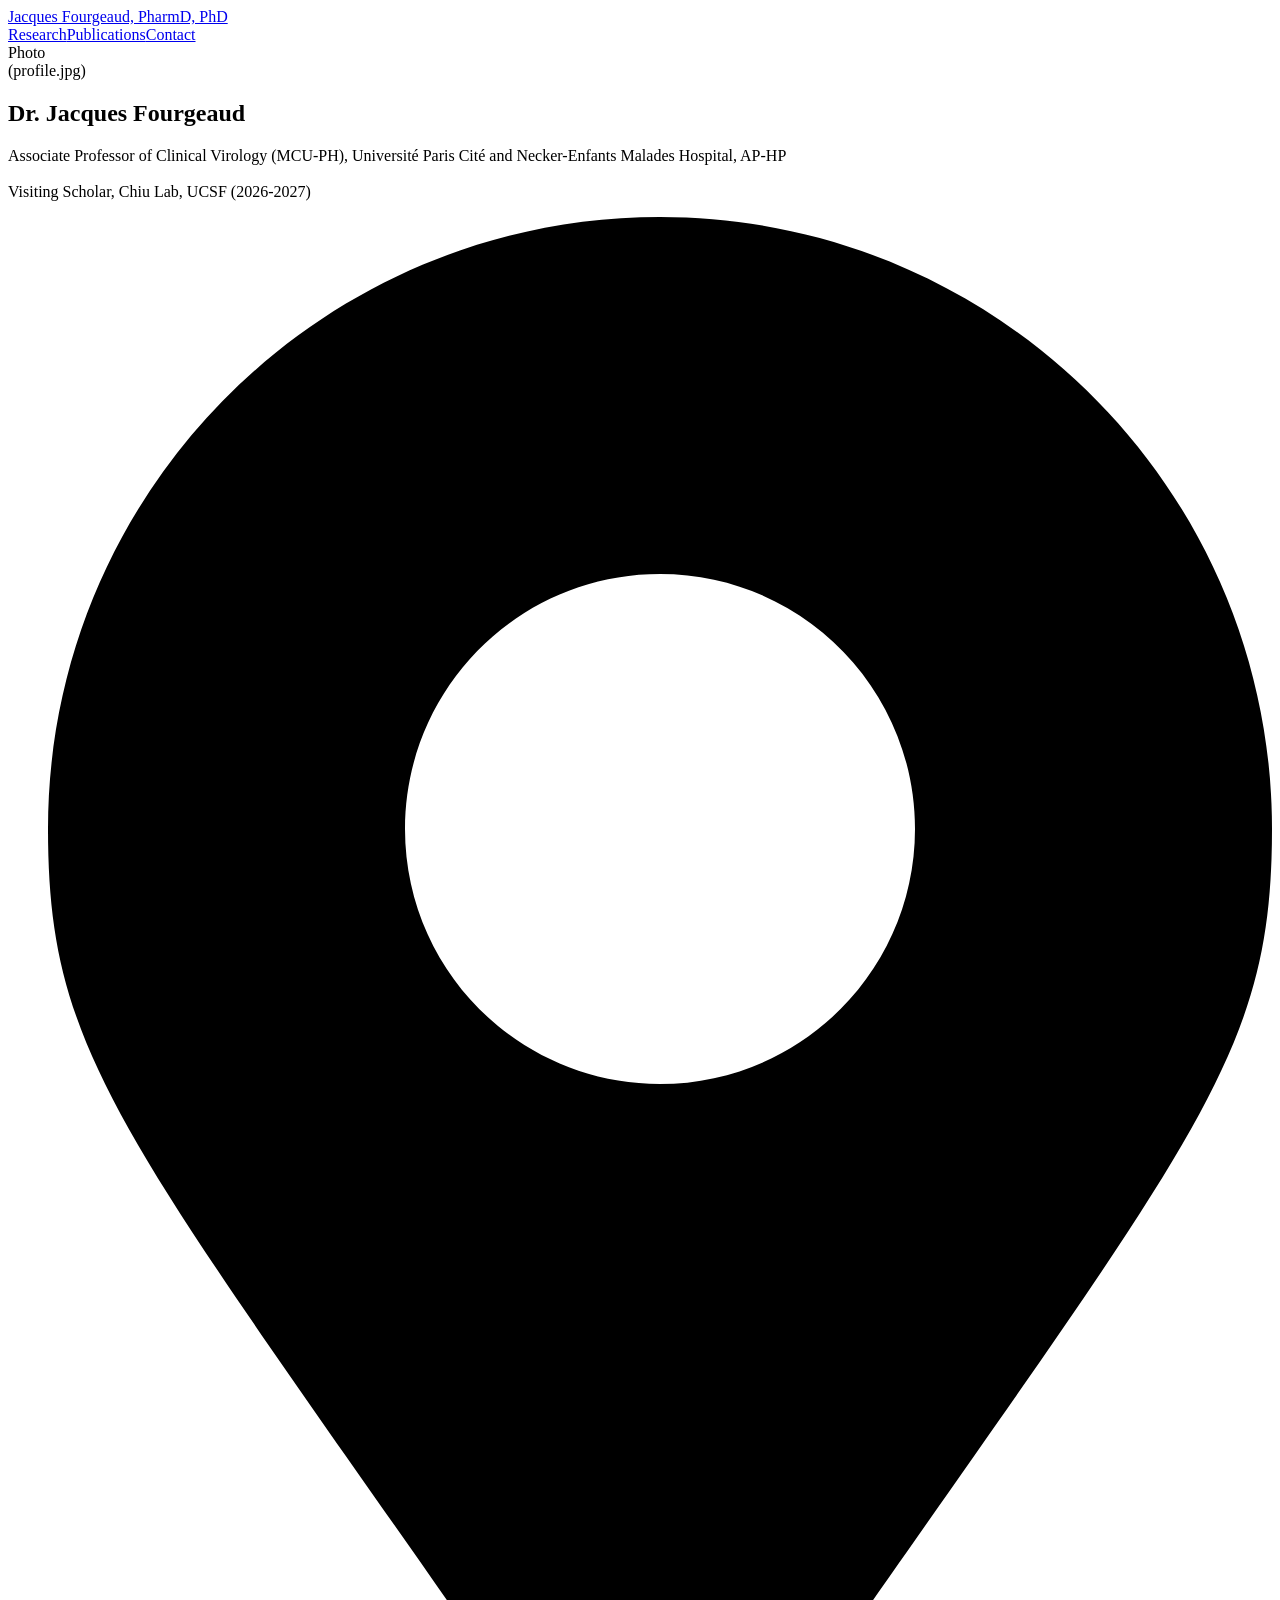
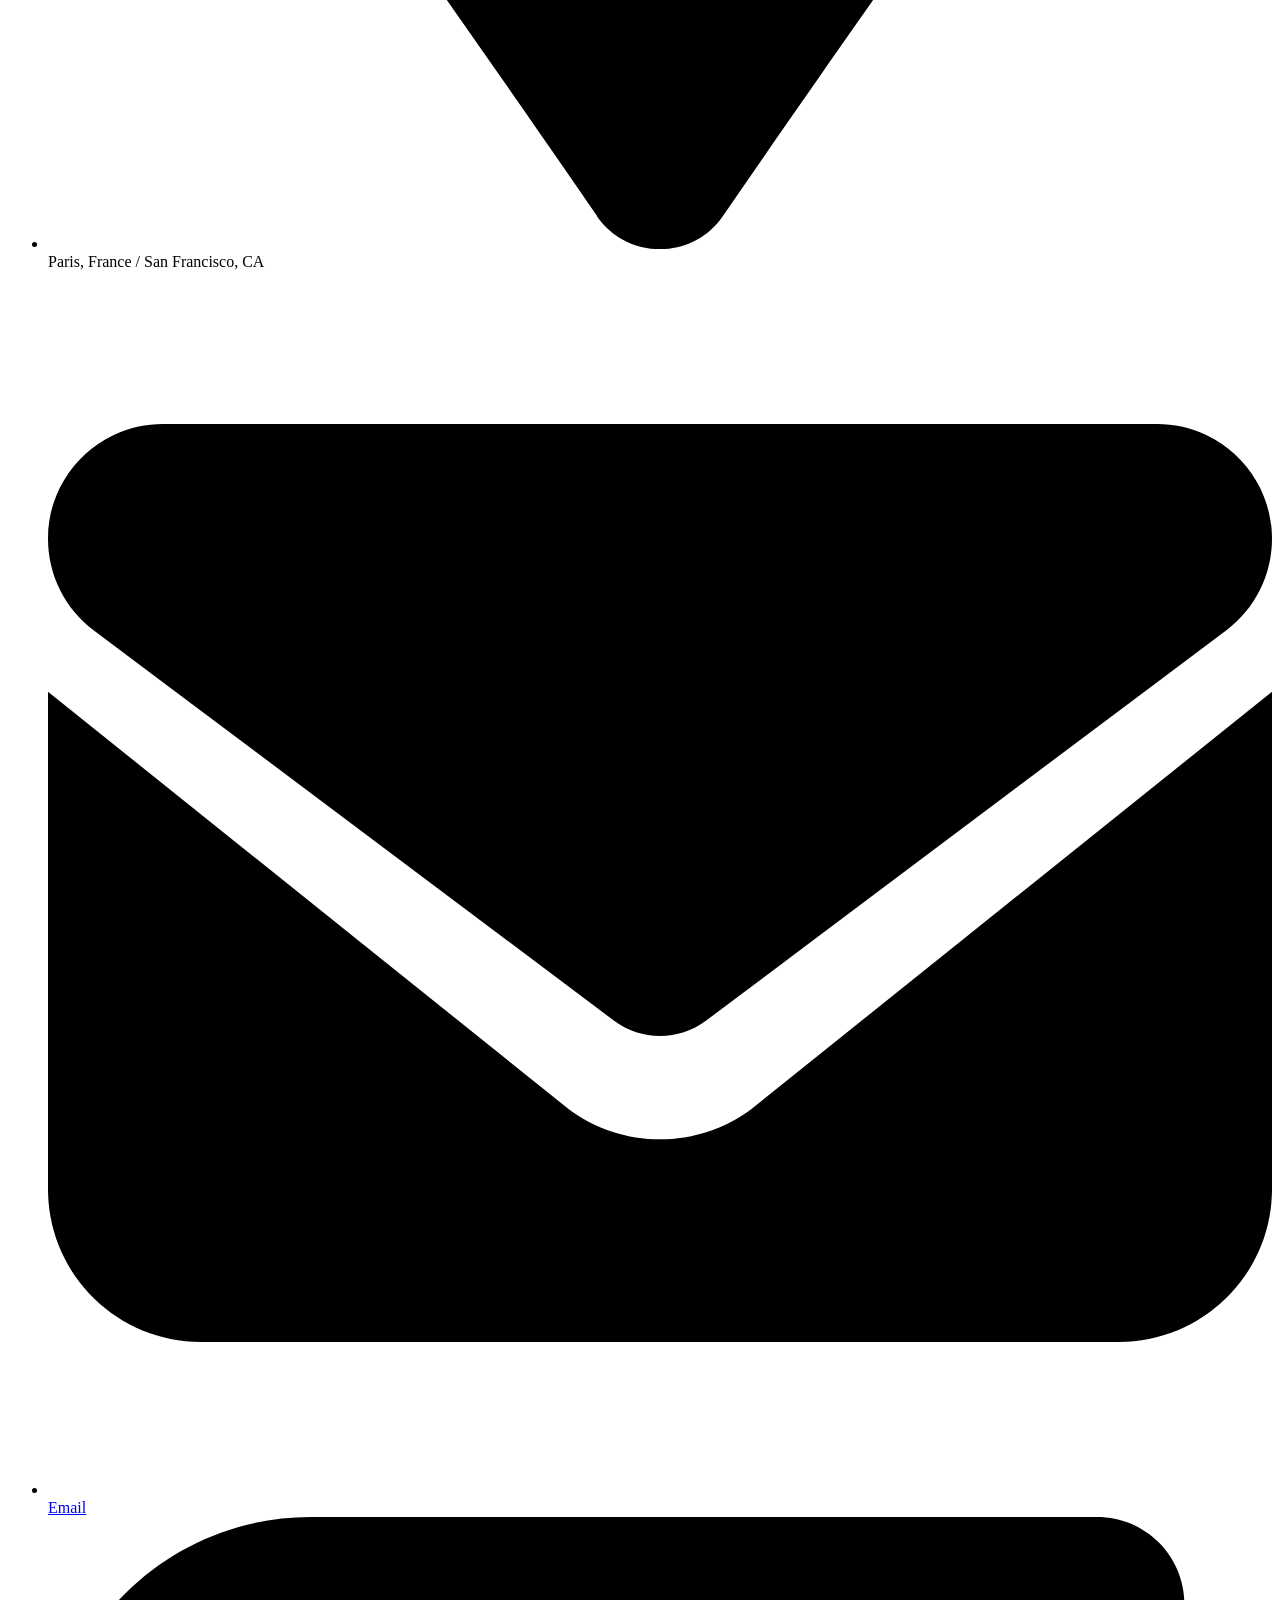
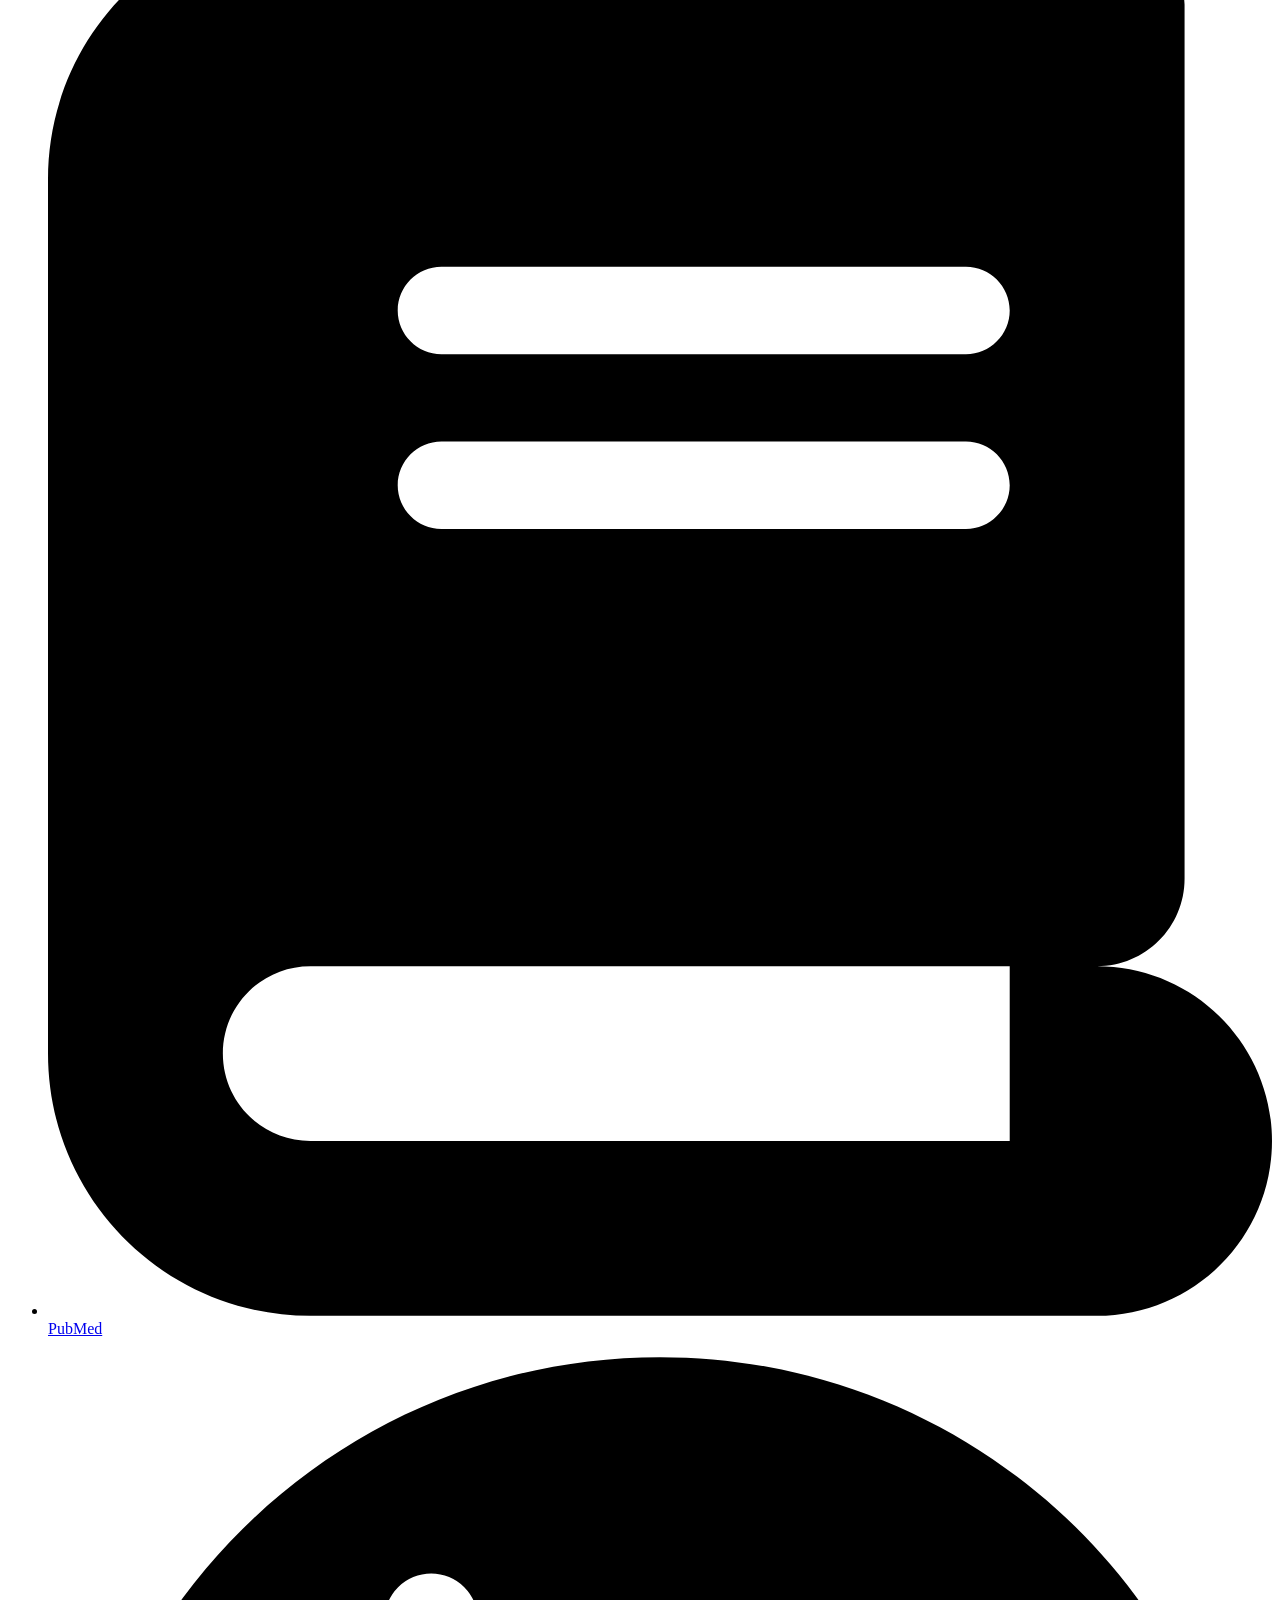
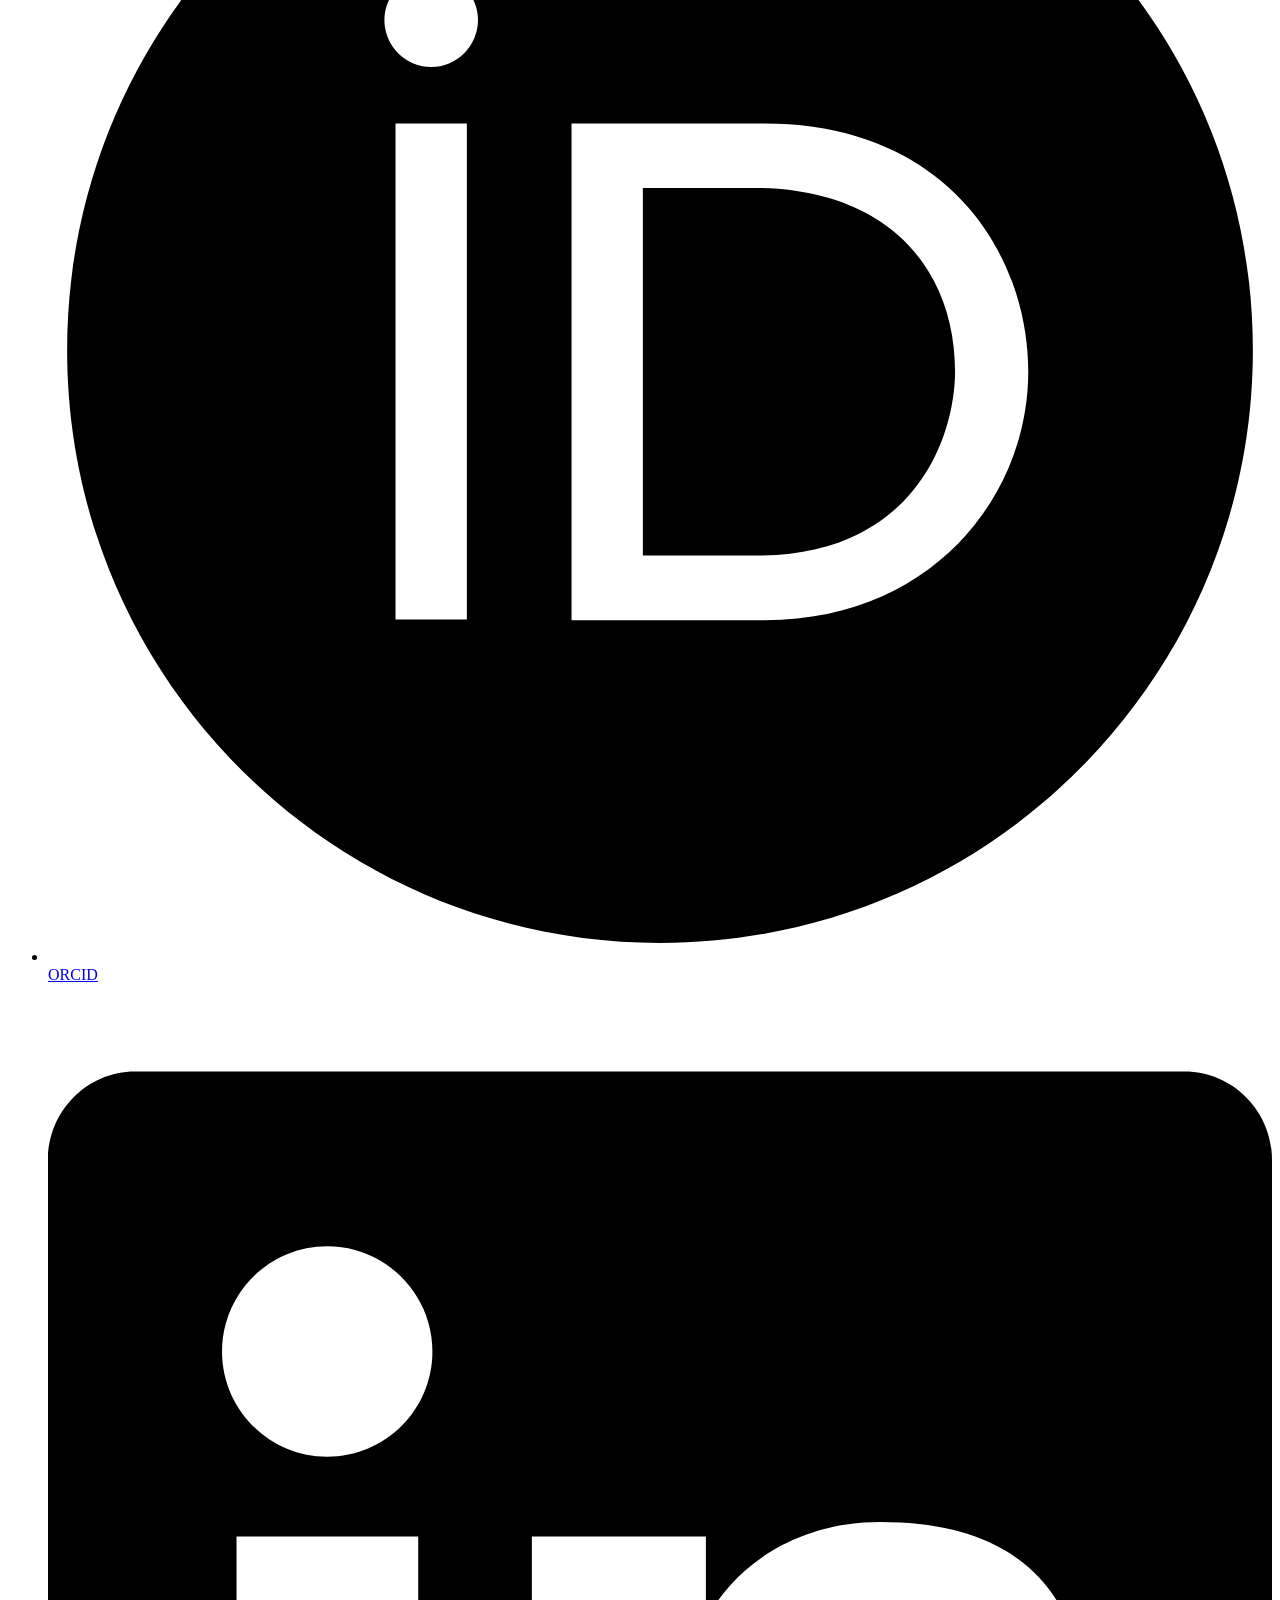
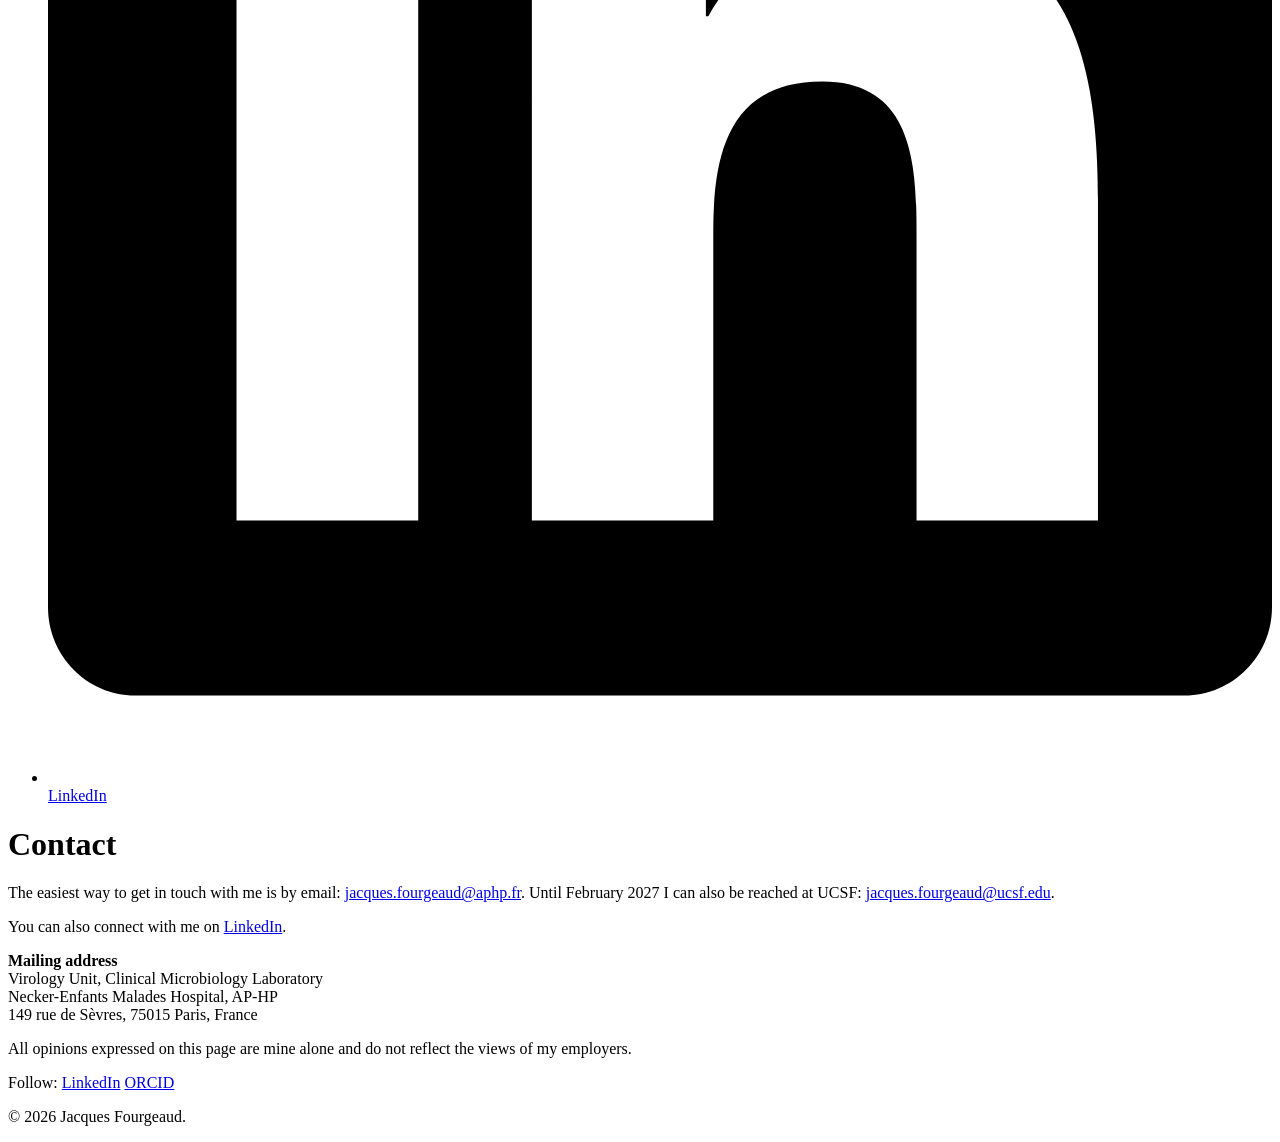
==== contact.html @ a1b61229 "Add files via upload" ====
<!DOCTYPE html>
<html lang="en">
<head>
<meta charset="utf-8">
<meta name="viewport" content="width=device-width, initial-scale=1">
<title>Contact - Jacques Fourgeaud, PharmD, PhD</title>
<meta name="description" content="Jacques Fourgeaud, clinical virologist: clinical metagenomics, pathogen discovery, emerging viral infections, congenital CMV.">
<link rel="stylesheet" href="assets/style.css">
<script>
// If a profile photo named profile.jpg exists in assets/, show it instead of the placeholder.
document.addEventListener('DOMContentLoaded',function(){var img=new Image();img.onload=function(){var a=document.getElementById('avatar');var i=document.createElement('img');i.src='assets/profile.jpg';i.alt='Jacques Fourgeaud';i.className='avatar';a.replaceWith(i);};img.src='assets/profile.jpg';});
</script>
</head>
<body>
<header class="masthead"><div class="inner">
  <a class="site-title" href="index.html">Jacques Fourgeaud, PharmD, PhD</a>
  <nav><a href="research.html">Research</a><a href="publications.html">Publications</a><a href="contact.html" class="active">Contact</a></nav>
</div></header>
<div class="wrap">

<aside class="sidebar">
  <div class="avatar placeholder" id="avatar">Photo<br>(profile.jpg)</div>
  <h2>Dr. Jacques Fourgeaud</h2>
  <p class="role">Associate Professor of Clinical Virology (MCU-PH), Université Paris Cité and Necker-Enfants Malades Hospital, AP-HP<br><br>Visiting Scholar, Chiu Lab, UCSF (2026-2027)</p>
  <ul>
    <li><svg viewBox="0 0 384 512"><path d="M172.3 501.7C27 291 0 269.4 0 192 0 86 86 0 192 0s192 86 192 192c0 77.4-27 99-172.3 309.7-9.5 13.8-29.9 13.8-39.5 0zM192 272c44.2 0 80-35.8 80-80s-35.8-80-80-80-80 35.8-80 80 35.8 80 80 80z"/></svg> Paris, France / San Francisco, CA</li>
    <li><svg viewBox="0 0 512 512"><path d="M48 64C21.5 64 0 85.5 0 112c0 15.1 7.1 29.3 19.2 38.4L236.8 313.6c11.4 8.5 27 8.5 38.4 0L492.8 150.4c12.1-9.1 19.2-23.3 19.2-38.4 0-26.5-21.5-48-48-48H48zM0 176V384c0 35.3 28.7 64 64 64H448c35.3 0 64-28.7 64-64V176L294.4 350.4c-22.8 17.1-54 17.1-76.8 0L0 176z"/></svg> <a href="mailto:jacques.fourgeaud@aphp.fr">Email</a></li>
    <li><svg viewBox="0 0 448 512"><path d="M96 0C43 0 0 43 0 96V416c0 53 43 96 96 96H384c35.3 0 64-28.7 64-64s-28.7-64-64-64V384c17.7 0 32-14.3 32-32V32c0-17.7-14.3-32-32-32H96zm0 384H352v64H96c-17.7 0-32-14.3-32-32s14.3-32 32-32zm32-240c0-8.8 7.2-16 16-16H336c8.8 0 16 7.2 16 16s-7.2 16-16 16H144c-8.8 0-16-7.2-16-16zm16 48H336c8.8 0 16 7.2 16 16s-7.2 16-16 16H144c-8.8 0-16-7.2-16-16s7.2-16 16-16z"/></svg> <a href="https://pubmed.ncbi.nlm.nih.gov/?term=Fourgeaud%2C+J%5BAuthor%5D&filter=years.2019-2026&sort=date" target="_blank" rel="noopener">PubMed</a></li>
    <li><svg viewBox="0 0 512 512"><path d="M294.75 188.19h-45.92V342h47.47c67.62 0 83.12-51.34 83.12-76.91 0-41.64-26.54-76.9-84.67-76.9zM256 8C119 8 8 119 8 256s111 248 248 248 248-111 248-248S393 8 256 8zm-80.79 360.76h-29.84v-207.5h29.84zm-14.92-231.14a19.57 19.57 0 1 1 19.57-19.57 19.64 19.64 0 0 1-19.57 19.57zM300 369h-81V161.26h80.6c76.73 0 110.44 54.83 110.44 103.85C410 318.39 368.38 369 300 369z"/></svg> <a href="https://orcid.org/0000-0003-3631-184X" target="_blank" rel="noopener">ORCID</a></li>
    <li><svg viewBox="0 0 448 512"><path d="M416 32H31.9C14.3 32 0 46.5 0 64.3v383.4C0 465.5 14.3 480 31.9 480H416c17.6 0 32-14.5 32-32.3V64.3c0-17.8-14.4-32.3-32-32.3zM135.4 416H69V202.2h66.5V416zm-33.2-243c-21.3 0-38.5-17.3-38.5-38.5S80.9 96 102.2 96c21.2 0 38.5 17.3 38.5 38.5 0 21.3-17.2 38.5-38.5 38.5zm282.1 243h-66.4V312c0-24.8-.5-56.7-34.5-56.7-34.6 0-39.9 27-39.9 54.9V416h-66.4V202.2h63.7v29.2h.9c8.9-16.8 30.6-34.5 62.9-34.5 67.2 0 79.7 44.3 79.7 101.9V416z"/></svg> <a href="https://www.linkedin.com/in/jacques-fourgeaud-46b494244" target="_blank" rel="noopener">LinkedIn</a></li>
  </ul>
</aside>

<main>

<h1>Contact</h1>
<p>The easiest way to get in touch with me is by email: <a href="mailto:jacques.fourgeaud@aphp.fr">jacques.fourgeaud@aphp.fr</a>. Until February 2027 I can also be reached at UCSF: <a href="mailto:jacques.fourgeaud@ucsf.edu">jacques.fourgeaud@ucsf.edu</a>.</p>
<p>You can also connect with me on <a href="https://www.linkedin.com/in/jacques-fourgeaud-46b494244" target="_blank" rel="noopener">LinkedIn</a>.</p>
<p><strong>Mailing address</strong><br>
Virology Unit, Clinical Microbiology Laboratory<br>
Necker-Enfants Malades Hospital, AP-HP<br>
149 rue de Sèvres, 75015 Paris, France</p>

</main>
</div>
<footer><div class="inner">
  <p>All opinions expressed on this page are mine alone and do not reflect the views of my employers.</p>
  <p class="follow">Follow: <a href="https://www.linkedin.com/in/jacques-fourgeaud-46b494244">LinkedIn</a> <a href="https://orcid.org/0000-0003-3631-184X">ORCID</a></p>
  <p class="copy">&copy; 2026 Jacques Fourgeaud.</p>
</div></footer>
</body>
</html>
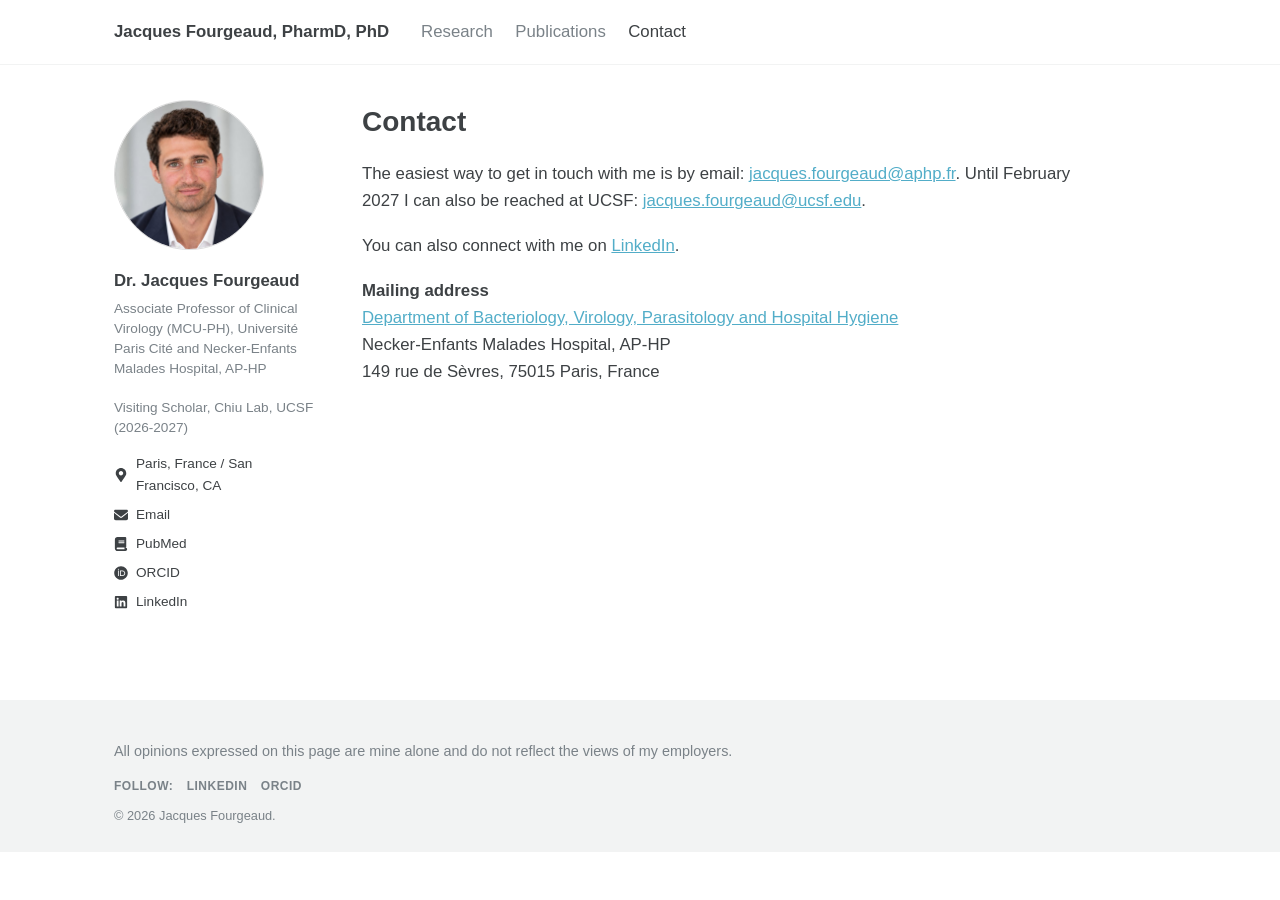
==== commit 8bcb2da8: "Add files via upload" ====
--- a/contact.html
+++ b/contact.html
@@ -37,7 +37,7 @@
 <p>The easiest way to get in touch with me is by email: <a href="mailto:jacques.fourgeaud@aphp.fr">jacques.fourgeaud@aphp.fr</a>. Until February 2027 I can also be reached at UCSF: <a href="mailto:jacques.fourgeaud@ucsf.edu">jacques.fourgeaud@ucsf.edu</a>.</p>
 <p>You can also connect with me on <a href="https://www.linkedin.com/in/jacques-fourgeaud-46b494244" target="_blank" rel="noopener">LinkedIn</a>.</p>
 <p><strong>Mailing address</strong><br>
-Virology Unit, Clinical Microbiology Laboratory<br>
+<a href="https://www.aphp.fr/necker-enfants-malades/service-de-bacteriologie-virologie-parasitologie-et-hygiene" target="_blank" rel="noopener">Department of Bacteriology, Virology, Parasitology and Hospital Hygiene</a><br>
 Necker-Enfants Malades Hospital, AP-HP<br>
 149 rue de Sèvres, 75015 Paris, France</p>
 
--- a/assets/style.css
+++ b/assets/style.css
@@ -0,0 +1,41 @@
+/* Minimal academic style inspired by AcademicPages / Minimal Mistakes */
+:root{--text:#3d4144;--muted:#7a8288;--link:#52adc8;--rule:#f2f3f3;--footer:#f2f3f3;--max:1100px}
+*{box-sizing:border-box}
+html{font-size:16px}
+body{margin:0;font-family:-apple-system,BlinkMacSystemFont,"Helvetica Neue",Helvetica,Arial,sans-serif;color:var(--text);line-height:1.6;background:#fff}
+a{color:var(--link);text-decoration:underline}
+a:hover{color:#3a8ba3}
+.masthead{border-bottom:1px solid var(--rule);background:#fff;position:sticky;top:0;z-index:5}
+.masthead .inner{max-width:var(--max);margin:0 auto;padding:0 1.5rem;display:flex;align-items:center;height:64px;gap:2rem}
+.masthead .site-title{font-weight:700;color:var(--text);text-decoration:none;font-size:1.05rem}
+.masthead nav a{color:var(--muted);text-decoration:none;margin-right:1.4rem;font-size:1.05rem}
+.masthead nav a:hover,.masthead nav a.active{color:var(--text)}
+.wrap{max-width:var(--max);margin:0 auto;padding:2.2rem 1.5rem 3rem;display:grid;grid-template-columns:200px 1fr;gap:3rem}
+.sidebar{font-size:.9rem}
+.avatar{width:150px;height:150px;border-radius:50%;object-fit:cover;border:1px solid #ddd;display:block;background:#e9ecef}
+.avatar.placeholder{display:flex;align-items:center;justify-content:center;color:#9aa0a5;font-size:.75rem;text-align:center;padding:1rem}
+.sidebar h2{font-size:1.05rem;margin:1.1rem 0 .3rem;font-weight:700;white-space:nowrap}
+.sidebar .role{color:var(--muted);margin:0 0 1rem;font-size:.85rem;line-height:1.45}
+.sidebar ul{list-style:none;padding:0;margin:0}
+.sidebar li{margin:.45rem 0;display:flex;align-items:center;gap:.5rem;font-size:.85rem}
+.sidebar li a{color:var(--text);text-decoration:none}
+.sidebar li a:hover{text-decoration:underline}
+.sidebar svg{width:14px;height:14px;fill:var(--text);flex-shrink:0}
+main{max-width:720px;font-size:1.05rem}
+main h1{font-size:1.75rem;margin:0 0 1rem;font-weight:700}
+main h2{font-size:1.3rem;margin:2rem 0 .6rem;font-weight:700}
+main h3{font-size:1.1rem;margin:1.5rem 0 .4rem}
+main p{margin:0 0 1.15rem}
+main ul{padding-left:1.4rem}
+main li{margin:.45rem 0}
+code{background:#f3f4f5;border:1px solid #e6e7e8;border-radius:3px;padding:.05rem .35rem;font-size:.85em}
+.pub{margin:0 0 1rem;font-size:.97rem}
+.pub .me{font-weight:700}
+.pub .role{color:var(--muted);font-style:italic}
+.note{color:var(--muted);font-size:.92rem}
+footer{background:var(--footer);color:var(--muted);font-size:.9rem;margin-top:2rem}
+footer .inner{max-width:var(--max);margin:0 auto;padding:1.6rem 1.5rem}
+footer .follow{font-size:.75rem;font-weight:700;text-transform:uppercase;letter-spacing:.5px;margin:.6rem 0}
+footer .follow a{color:var(--muted);text-decoration:none;margin-left:.6rem}
+footer .copy{font-size:.8rem;margin:.4rem 0 0}
+@media (max-width:760px){.wrap{grid-template-columns:1fr;gap:1.5rem}.masthead .inner{gap:1rem}.masthead nav a{margin-right:.9rem}}
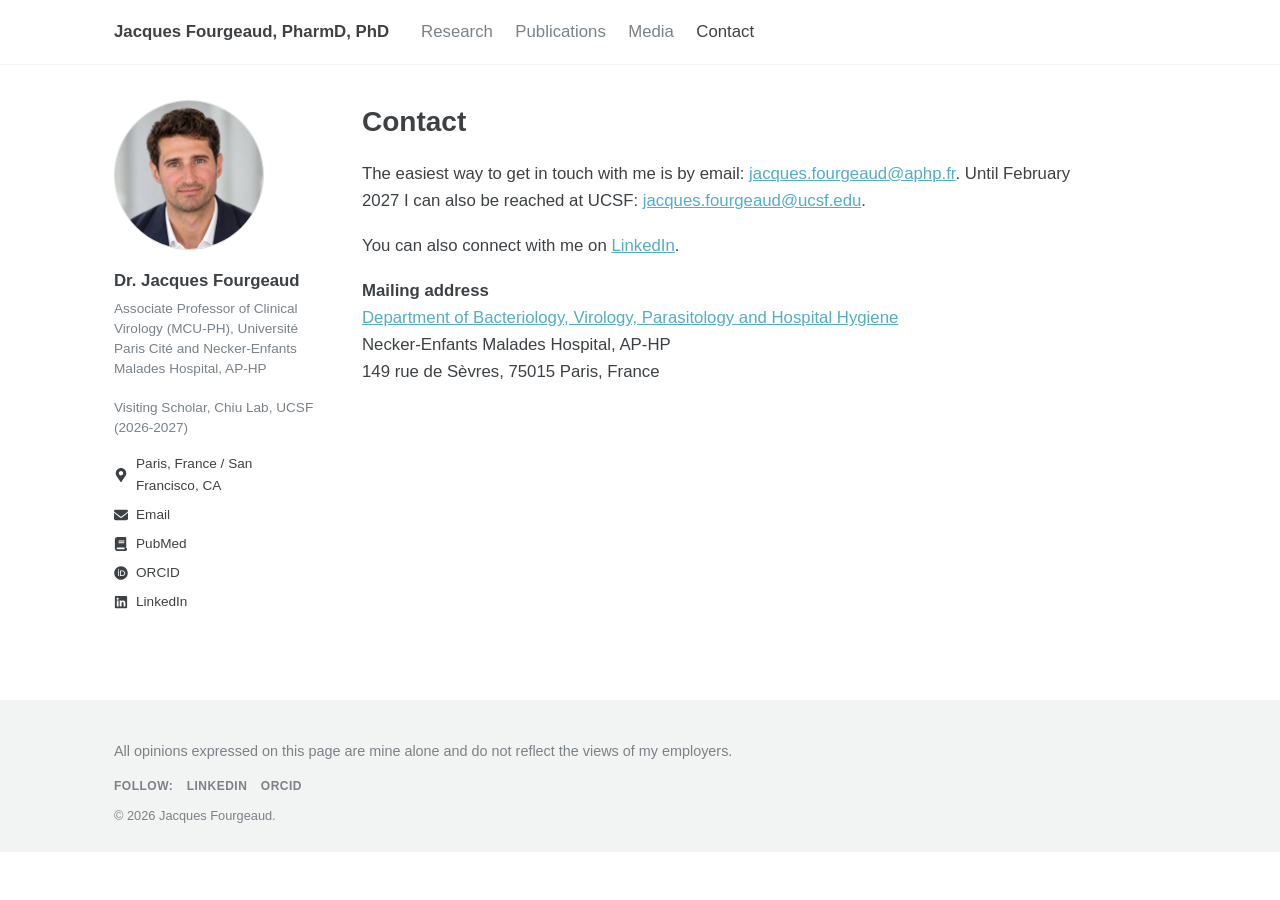
==== commit a518052a: "Add files via upload" ====
--- a/contact.html
+++ b/contact.html
@@ -3,23 +3,42 @@
 <head>
 <meta charset="utf-8">
 <meta name="viewport" content="width=device-width, initial-scale=1">
-<title>Contact - Jacques Fourgeaud, PharmD, PhD</title>
-<meta name="description" content="Jacques Fourgeaud, clinical virologist: clinical metagenomics, pathogen discovery, emerging viral infections, congenital CMV.">
+<title>Contact | Jacques Fourgeaud, clinical virologist</title>
+<meta name="description" content="Contact Jacques Fourgeaud, clinical virologist at Necker-Enfants Malades Hospital (AP-HP) and Université Paris Cité.">
+<meta name="author" content="Jacques Fourgeaud">
+<link rel="canonical" href="https://jacquesfourgeaud.github.io/contact.html">
+<meta property="og:type" content="profile">
+<meta property="og:site_name" content="Jacques Fourgeaud">
+<meta property="og:title" content="Contact | Jacques Fourgeaud, clinical virologist">
+<meta property="og:description" content="Contact Jacques Fourgeaud, clinical virologist at Necker-Enfants Malades Hospital (AP-HP) and Université Paris Cité.">
+<meta property="og:url" content="https://jacquesfourgeaud.github.io/contact.html">
+<meta property="og:image" content="https://jacquesfourgeaud.github.io/assets/profile.jpg">
+<meta property="profile:first_name" content="Jacques">
+<meta property="profile:last_name" content="Fourgeaud">
+<meta name="twitter:card" content="summary">
+<script type="application/ld+json">
+{
+ "@context": "https://schema.org",
+ "@type": "WebPage",
+ "about": {
+  "@id": "https://jacquesfourgeaud.github.io/#person"
+ },
+ "author": {
+  "@id": "https://jacquesfourgeaud.github.io/#person"
+ }
+}
+</script>
 <link rel="stylesheet" href="assets/style.css">
-<script>
-// If a profile photo named profile.jpg exists in assets/, show it instead of the placeholder.
-document.addEventListener('DOMContentLoaded',function(){var img=new Image();img.onload=function(){var a=document.getElementById('avatar');var i=document.createElement('img');i.src='assets/profile.jpg';i.alt='Jacques Fourgeaud';i.className='avatar';a.replaceWith(i);};img.src='assets/profile.jpg';});
-</script>
 </head>
 <body>
 <header class="masthead"><div class="inner">
   <a class="site-title" href="index.html">Jacques Fourgeaud, PharmD, PhD</a>
-  <nav><a href="research.html">Research</a><a href="publications.html">Publications</a><a href="contact.html" class="active">Contact</a></nav>
+  <nav><a href="research.html">Research</a><a href="publications.html">Publications</a><a href="media.html">Media</a><a href="contact.html" class="active">Contact</a></nav>
 </div></header>
 <div class="wrap">
 
 <aside class="sidebar">
-  <div class="avatar placeholder" id="avatar">Photo<br>(profile.jpg)</div>
+  <img src="assets/profile.jpg" alt="Portrait of Jacques Fourgeaud, clinical virologist" class="avatar" width="150" height="150">
   <h2>Dr. Jacques Fourgeaud</h2>
   <p class="role">Associate Professor of Clinical Virology (MCU-PH), Université Paris Cité and Necker-Enfants Malades Hospital, AP-HP<br><br>Visiting Scholar, Chiu Lab, UCSF (2026-2027)</p>
   <ul>
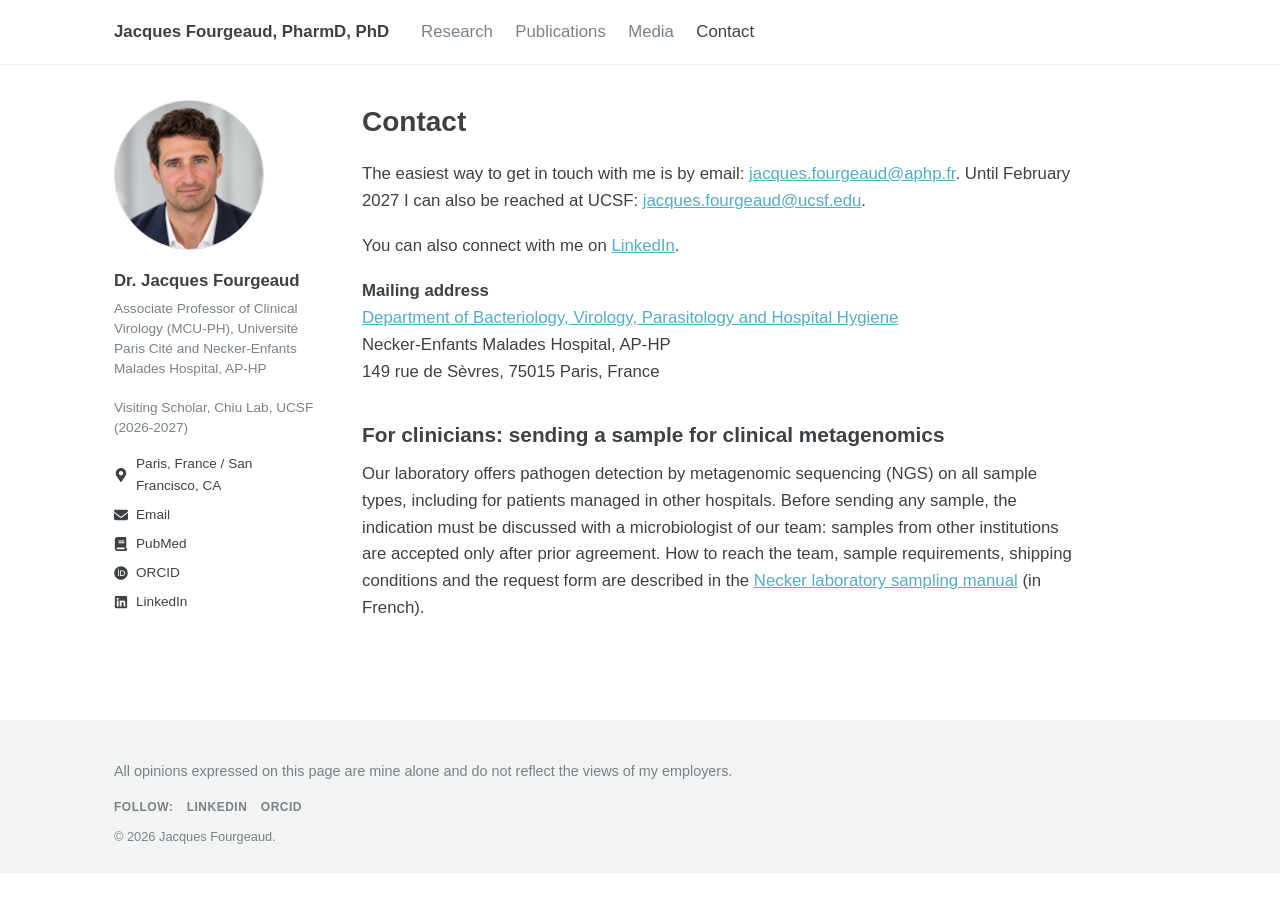
==== commit 4b13b68b: "Add files via upload" ====
--- a/contact.html
+++ b/contact.html
@@ -60,6 +60,9 @@
 Necker-Enfants Malades Hospital, AP-HP<br>
 149 rue de Sèvres, 75015 Paris, France</p>
 
+<h2>For clinicians: sending a sample for clinical metagenomics</h2>
+<p>Our laboratory offers pathogen detection by metagenomic sequencing (NGS) on all sample types, including for patients managed in other hospitals. Before sending any sample, the indication must be discussed with a microbiologist of our team: samples from other institutions are accepted only after prior agreement. How to reach the team, sample requirements, shipping conditions and the request form are described in the <a href="https://nck.manuelprelevement.fr/DetailNew.aspx?id=A2055&amp;redirect=home" target="_blank" rel="noopener">Necker laboratory sampling manual</a> (in French).</p>
+
 </main>
 </div>
 <footer><div class="inner">
--- a/assets/style.css
+++ b/assets/style.css
@@ -39,3 +39,4 @@
 footer .follow a{color:var(--muted);text-decoration:none;margin-left:.6rem}
 footer .copy{font-size:.8rem;margin:.4rem 0 0}
 @media (max-width:760px){.wrap{grid-template-columns:1fr;gap:1.5rem}.masthead .inner{gap:1rem}.masthead nav a{margin-right:.9rem}}
+@media (max-width:700px){.masthead{position:static}.masthead .inner{flex-wrap:wrap;height:auto;padding:.7rem 1rem;gap:.2rem 1rem}.masthead .site-title{width:100%}.masthead nav a{margin-right:1rem;font-size:.95rem}main{min-width:0;overflow-wrap:anywhere}}
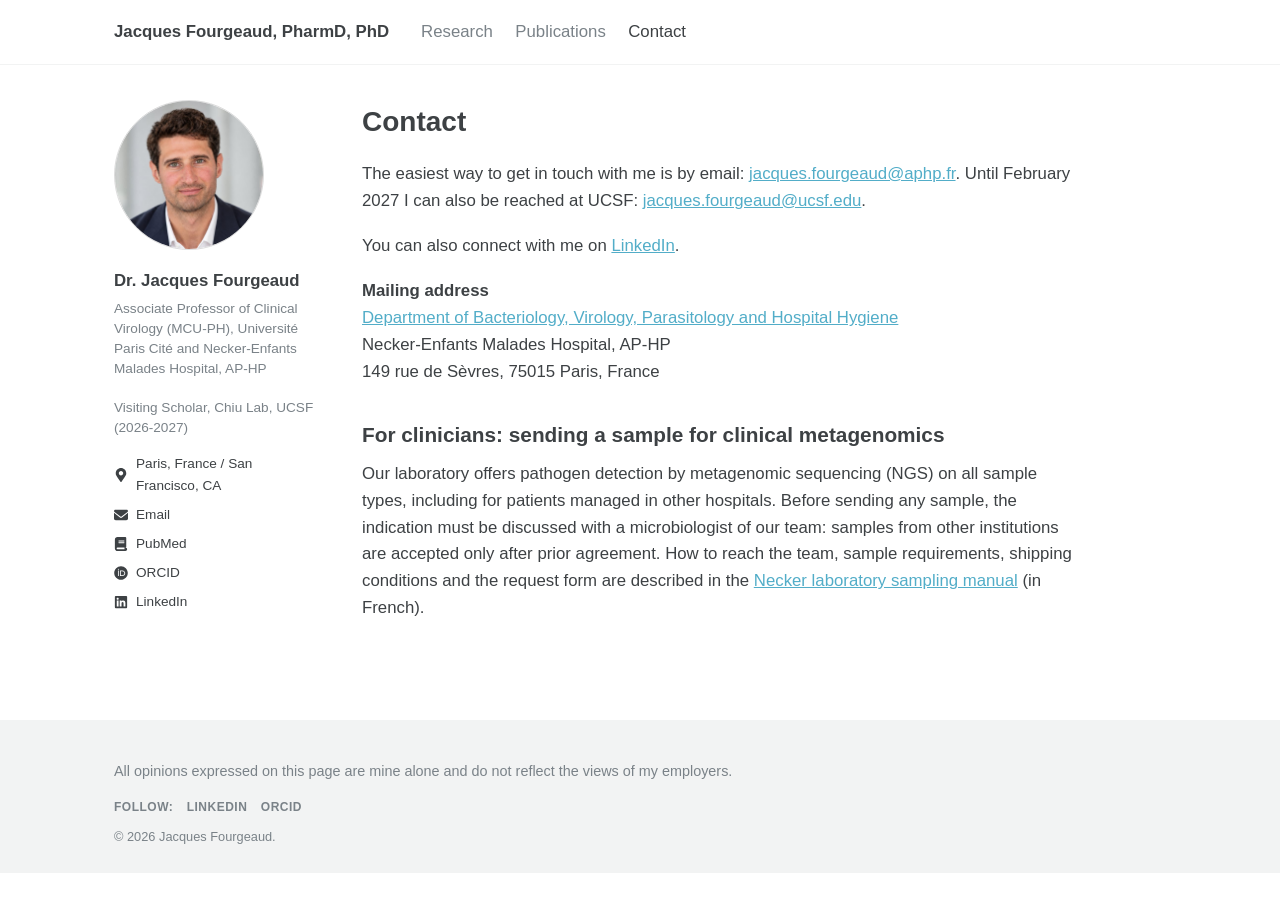
==== commit 54c6b615: "Add files via upload" ====
--- a/contact.html
+++ b/contact.html
@@ -33,7 +33,7 @@
 <body>
 <header class="masthead"><div class="inner">
   <a class="site-title" href="index.html">Jacques Fourgeaud, PharmD, PhD</a>
-  <nav><a href="research.html">Research</a><a href="publications.html">Publications</a><a href="media.html">Media</a><a href="contact.html" class="active">Contact</a></nav>
+  <nav><a href="research.html">Research</a><a href="publications.html">Publications</a><a href="contact.html" class="active">Contact</a></nav>
 </div></header>
 <div class="wrap">
 
